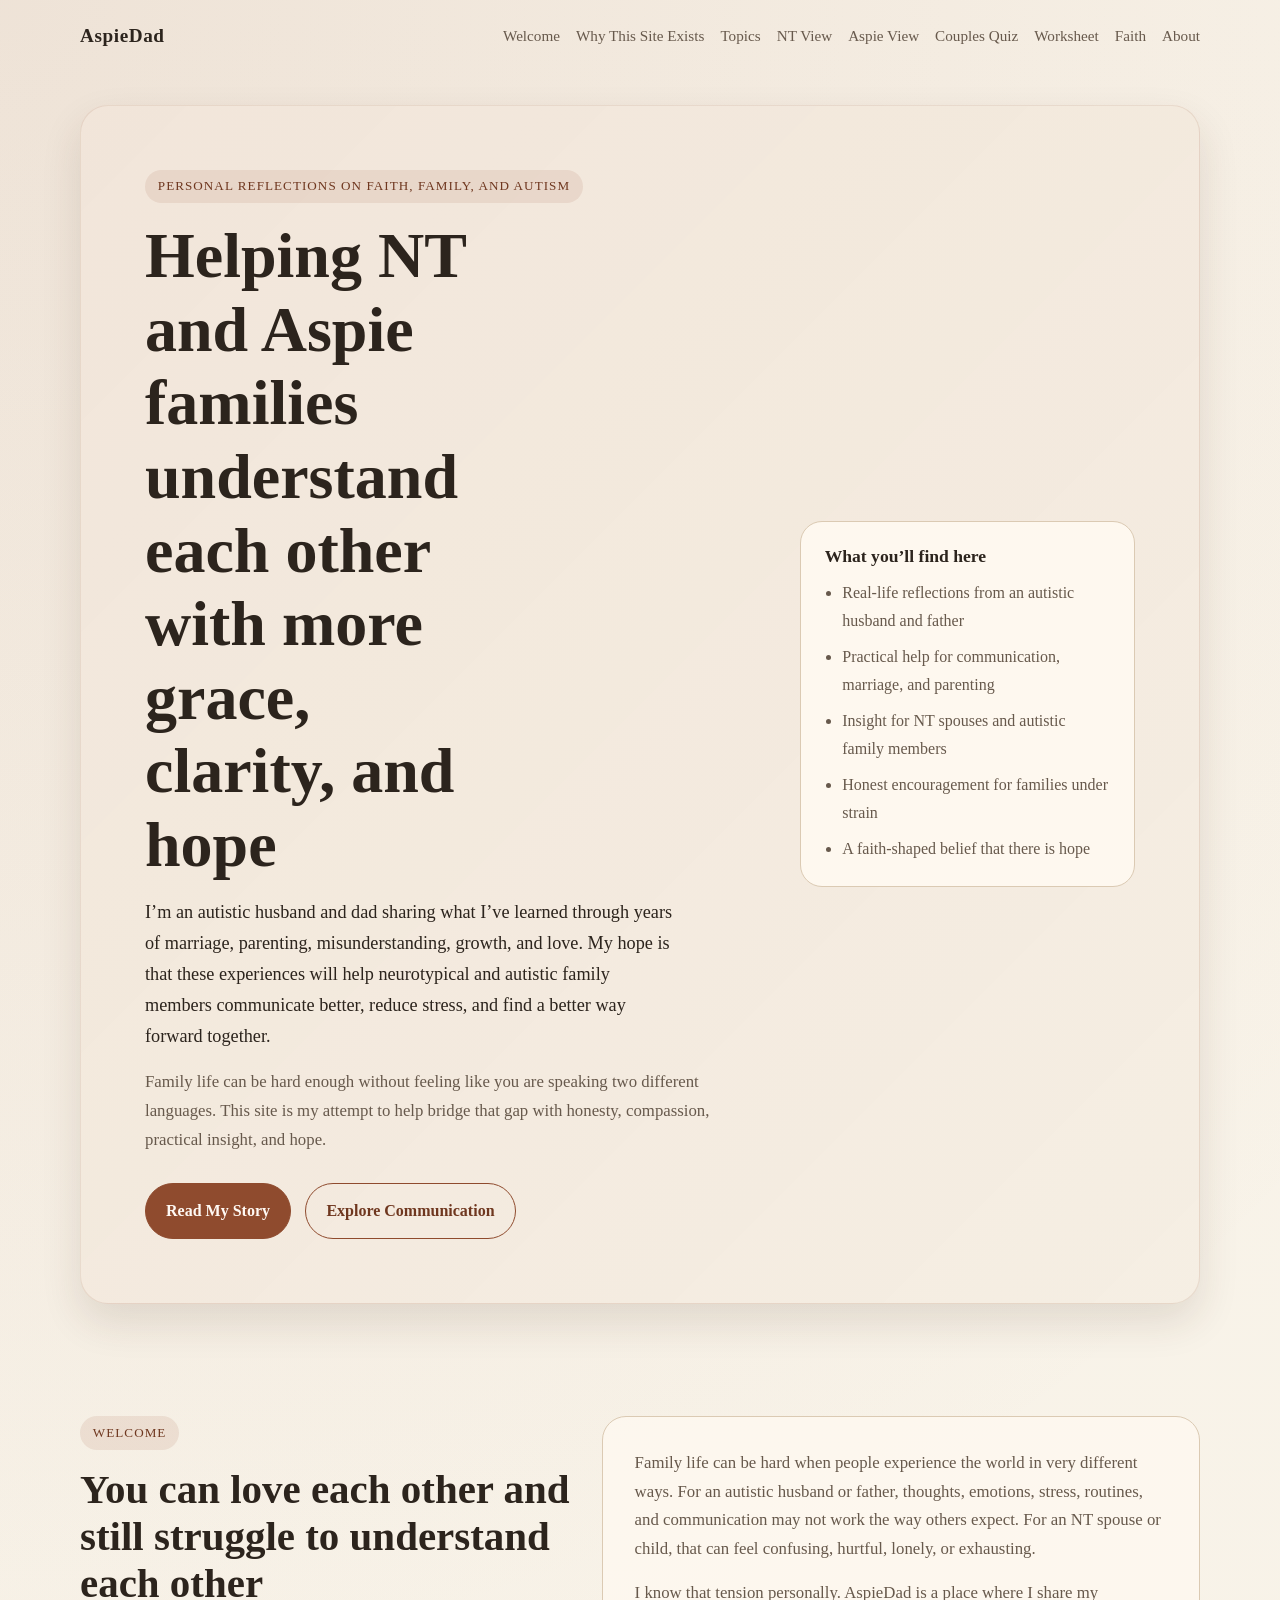
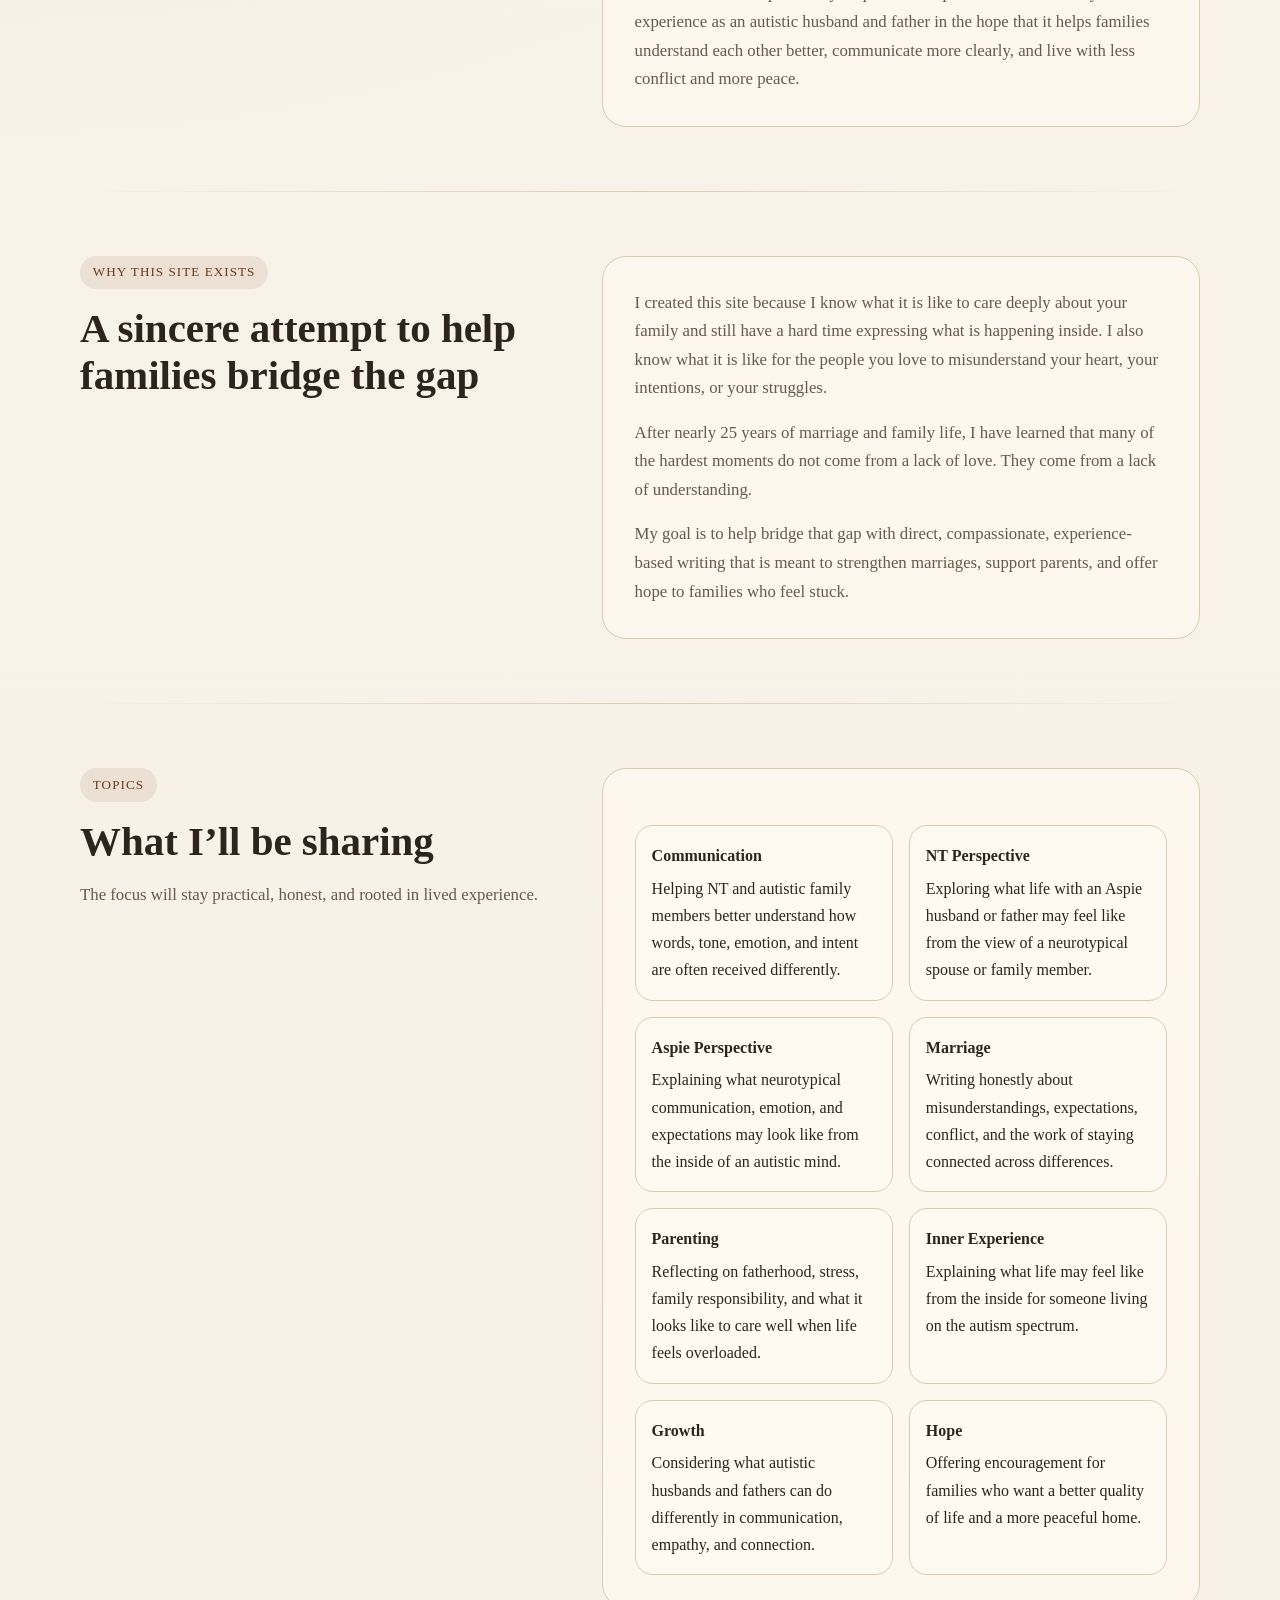
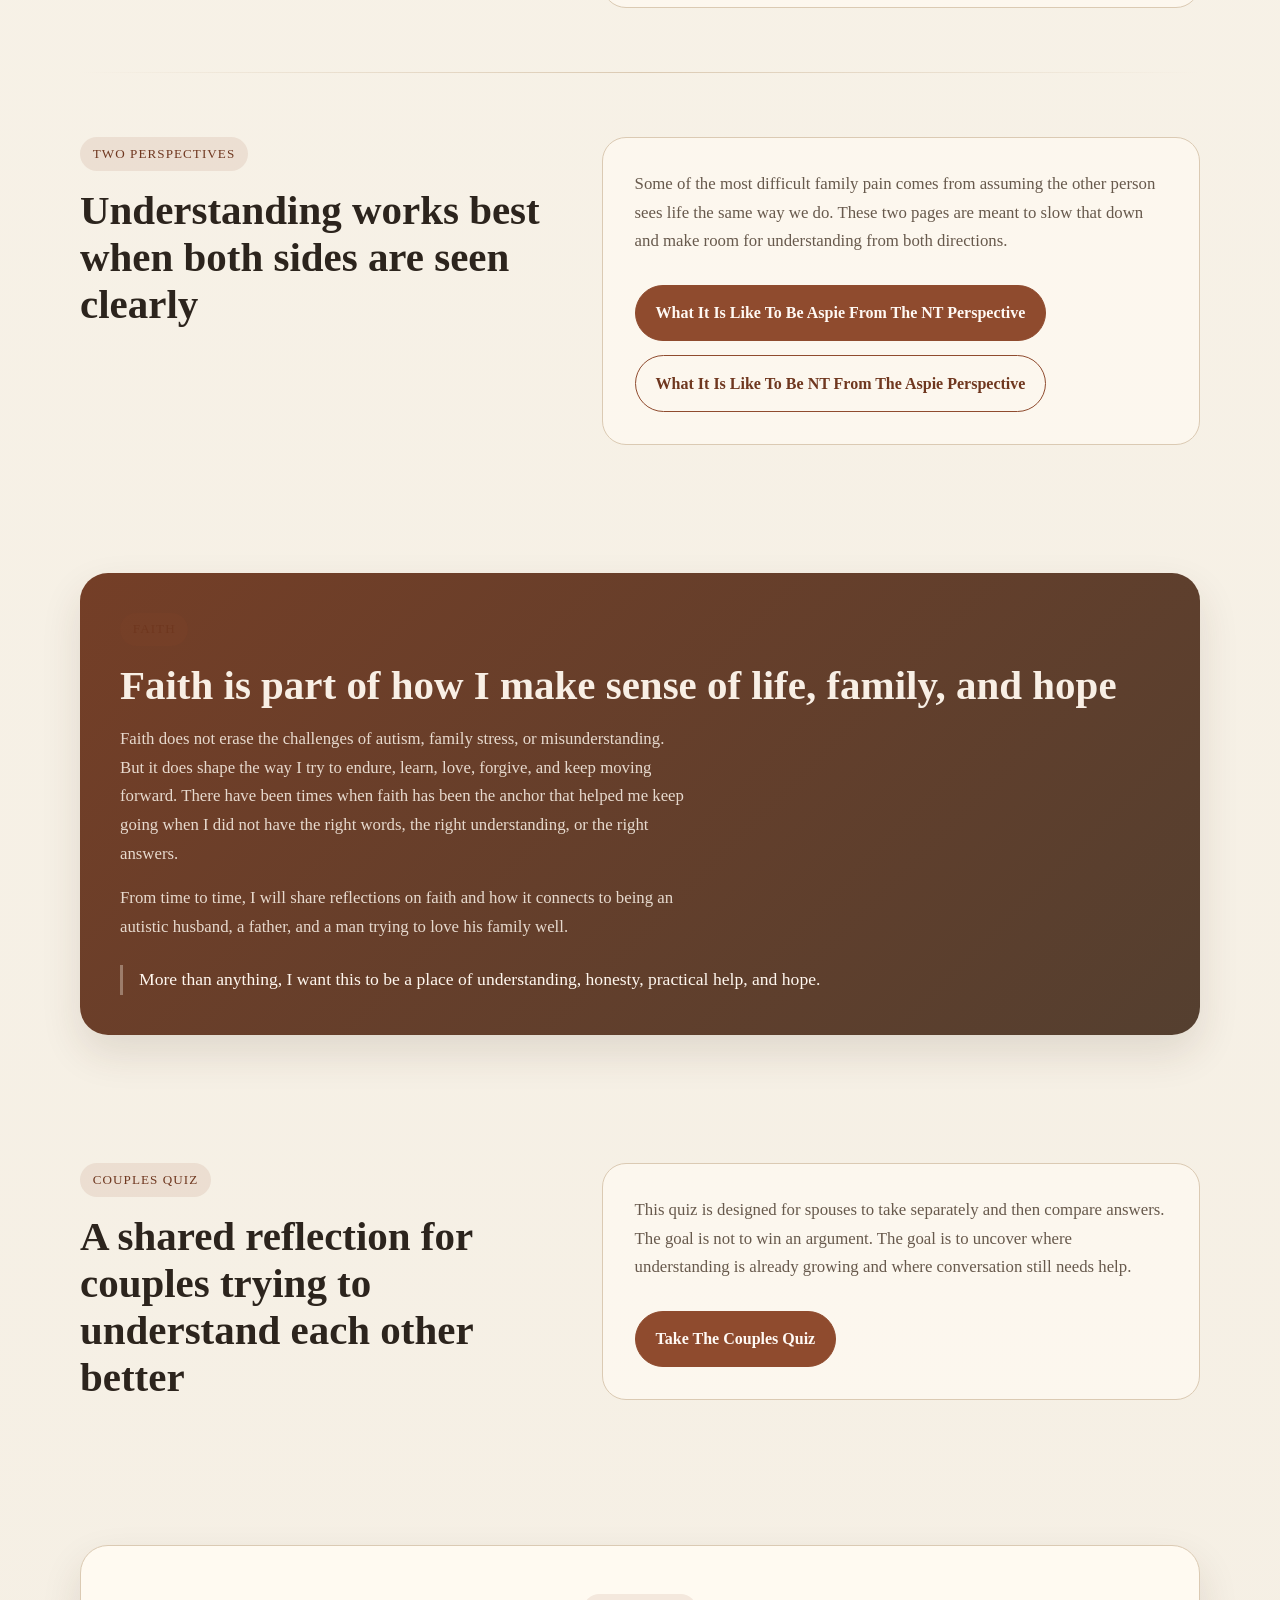
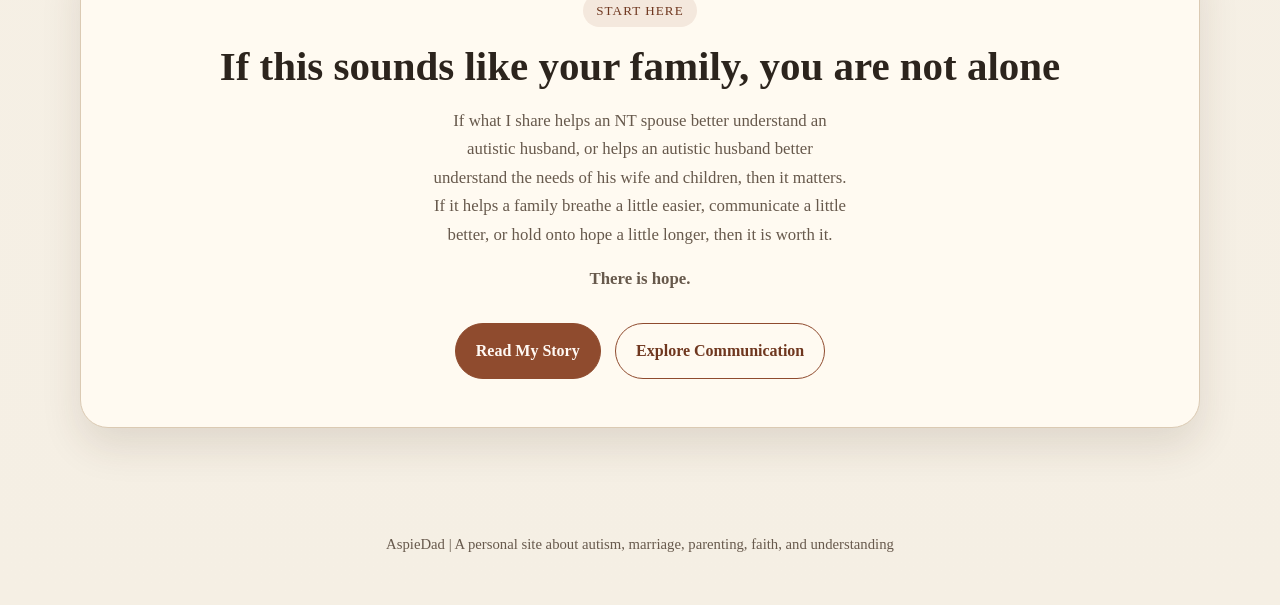
==== index.html @ 63f39173 "Initial AspieDad site" ====
<!DOCTYPE html>
<html lang="en">
<head>
  <meta charset="UTF-8">
  <meta name="viewport" content="width=device-width, initial-scale=1.0">
  <title>AspieDad | Understanding NT and Aspie Family Life</title>
  <link rel="stylesheet" href="styles.css">
</head>
<body>
  <header class="site-shell">
    <div class="topbar">
      <a href="index.html" class="brand">AspieDad</a>
      <nav class="nav" aria-label="Primary">
        <a href="#welcome">Welcome</a>
        <a href="#why">Why This Site Exists</a>
        <a href="#topics">Topics</a>
        <a href="aspie-from-nt.html">NT View</a>
        <a href="nt-from-aspie.html">Aspie View</a>
        <a href="couples-quiz.html">Couples Quiz</a>
        <a href="couples-worksheet.html">Worksheet</a>
        <a href="#faith">Faith</a>
        <a href="about.html">About</a>
      </nav>
    </div>
  </header>

  <section class="hero">
    <div class="site-shell">
      <div class="hero-panel">
        <div class="hero-grid">
          <div class="hero-copy">
            <span class="eyebrow">Personal reflections on faith, family, and autism</span>
            <h1>Helping NT and Aspie families understand each other with more grace, clarity, and hope</h1>
            <p>I’m an autistic husband and dad sharing what I’ve learned through years of marriage, parenting, misunderstanding, growth, and love. My hope is that these experiences will help neurotypical and autistic family members communicate better, reduce stress, and find a better way forward together.</p>
            <p>Family life can be hard enough without feeling like you are speaking two different languages. This site is my attempt to help bridge that gap with honesty, compassion, practical insight, and hope.</p>
            <div class="button-row">
              <a class="button button-primary" href="about.html">Read My Story</a>
              <a class="button button-secondary" href="#topics">Explore Communication</a>
            </div>
          </div>

          <aside class="hero-card" aria-label="Site focus">
            <h3>What you’ll find here</h3>
            <ul>
              <li>Real-life reflections from an autistic husband and father</li>
              <li>Practical help for communication, marriage, and parenting</li>
              <li>Insight for NT spouses and autistic family members</li>
              <li>Honest encouragement for families under strain</li>
              <li>A faith-shaped belief that there is hope</li>
            </ul>
          </aside>
        </div>
      </div>
    </div>
  </section>

  <main class="site-shell">
    <section id="welcome">
      <div class="section-grid">
        <div class="section-intro">
          <span class="eyebrow">Welcome</span>
          <h2>You can love each other and still struggle to understand each other</h2>
        </div>
        <div class="section-box">
          <p>Family life can be hard when people experience the world in very different ways. For an autistic husband or father, thoughts, emotions, stress, routines, and communication may not work the way others expect. For an NT spouse or child, that can feel confusing, hurtful, lonely, or exhausting.</p>
          <p>I know that tension personally. AspieDad is a place where I share my experience as an autistic husband and father in the hope that it helps families understand each other better, communicate more clearly, and live with less conflict and more peace.</p>
        </div>
      </div>
    </section>

    <hr class="soft-divider">

    <section id="why">
      <div class="section-grid">
        <div class="section-intro">
          <span class="eyebrow">Why This Site Exists</span>
          <h2>A sincere attempt to help families bridge the gap</h2>
        </div>
        <div class="section-box">
          <p>I created this site because I know what it is like to care deeply about your family and still have a hard time expressing what is happening inside. I also know what it is like for the people you love to misunderstand your heart, your intentions, or your struggles.</p>
          <p>After nearly 25 years of marriage and family life, I have learned that many of the hardest moments do not come from a lack of love. They come from a lack of understanding.</p>
          <p>My goal is to help bridge that gap with direct, compassionate, experience-based writing that is meant to strengthen marriages, support parents, and offer hope to families who feel stuck.</p>
        </div>
      </div>
    </section>

    <hr class="soft-divider">

    <section id="topics">
      <div class="section-grid">
        <div class="section-intro">
          <span class="eyebrow">Topics</span>
          <h2>What I’ll be sharing</h2>
          <p>The focus will stay practical, honest, and rooted in lived experience.</p>
        </div>
        <div class="section-box">
          <div class="topics">
            <article class="topic">
              <strong>Communication</strong>
              Helping NT and autistic family members better understand how words, tone, emotion, and intent are often received differently.
            </article>
            <article class="topic">
              <strong>NT Perspective</strong>
              Exploring what life with an Aspie husband or father may feel like from the view of a neurotypical spouse or family member.
            </article>
            <article class="topic">
              <strong>Aspie Perspective</strong>
              Explaining what neurotypical communication, emotion, and expectations may look like from the inside of an autistic mind.
            </article>
            <article class="topic">
              <strong>Marriage</strong>
              Writing honestly about misunderstandings, expectations, conflict, and the work of staying connected across differences.
            </article>
            <article class="topic">
              <strong>Parenting</strong>
              Reflecting on fatherhood, stress, family responsibility, and what it looks like to care well when life feels overloaded.
            </article>
            <article class="topic">
              <strong>Inner Experience</strong>
              Explaining what life may feel like from the inside for someone living on the autism spectrum.
            </article>
            <article class="topic">
              <strong>Growth</strong>
              Considering what autistic husbands and fathers can do differently in communication, empathy, and connection.
            </article>
            <article class="topic">
              <strong>Hope</strong>
              Offering encouragement for families who want a better quality of life and a more peaceful home.
            </article>
          </div>
        </div>
      </div>
    </section>

    <hr class="soft-divider">

    <section>
      <div class="section-grid">
        <div class="section-intro">
          <span class="eyebrow">Two Perspectives</span>
          <h2>Understanding works best when both sides are seen clearly</h2>
        </div>
        <div class="section-box">
          <p>Some of the most difficult family pain comes from assuming the other person sees life the same way we do. These two pages are meant to slow that down and make room for understanding from both directions.</p>
          <div class="button-row">
            <a class="button button-primary" href="aspie-from-nt.html">What It Is Like To Be Aspie From The NT Perspective</a>
            <a class="button button-secondary" href="nt-from-aspie.html">What It Is Like To Be NT From The Aspie Perspective</a>
          </div>
        </div>
      </div>
    </section>

    <section id="faith">
      <div class="faith-panel">
        <span class="eyebrow">Faith</span>
        <h2>Faith is part of how I make sense of life, family, and hope</h2>
        <p>Faith does not erase the challenges of autism, family stress, or misunderstanding. But it does shape the way I try to endure, learn, love, forgive, and keep moving forward. There have been times when faith has been the anchor that helped me keep going when I did not have the right words, the right understanding, or the right answers.</p>
        <p>From time to time, I will share reflections on faith and how it connects to being an autistic husband, a father, and a man trying to love his family well.</p>
        <div class="quote">More than anything, I want this to be a place of understanding, honesty, practical help, and hope.</div>
      </div>
    </section>

    <section>
      <div class="section-grid">
        <div class="section-intro">
          <span class="eyebrow">Couples Quiz</span>
          <h2>A shared reflection for couples trying to understand each other better</h2>
        </div>
        <div class="section-box">
          <p>This quiz is designed for spouses to take separately and then compare answers. The goal is not to win an argument. The goal is to uncover where understanding is already growing and where conversation still needs help.</p>
          <div class="button-row">
            <a class="button button-primary" href="couples-quiz.html">Take The Couples Quiz</a>
          </div>
        </div>
      </div>
    </section>

    <section class="closing">
      <div class="closing-panel">
        <span class="eyebrow">Start Here</span>
        <h2>If this sounds like your family, you are not alone</h2>
        <p>If what I share helps an NT spouse better understand an autistic husband, or helps an autistic husband better understand the needs of his wife and children, then it matters. If it helps a family breathe a little easier, communicate a little better, or hold onto hope a little longer, then it is worth it.</p>
        <p><strong>There is hope.</strong></p>
        <div class="button-row" style="justify-content:center;">
          <a class="button button-primary" href="about.html">Read My Story</a>
          <a class="button button-secondary" href="#topics">Explore Communication</a>
        </div>
      </div>
    </section>
  </main>

  <footer class="site-shell">
    AspieDad | A personal site about autism, marriage, parenting, faith, and understanding
  </footer>
</body>
</html>
---- styles.css ----
:root {
  --bg: #f5efe4;
  --paper: #fffaf1;
  --ink: #2c241d;
  --muted: #67594c;
  --accent: #8f4b2e;
  --accent-dark: #6f371f;
  --line: #dbcab3;
  --hero: linear-gradient(135deg, rgba(143, 75, 46, 0.12), rgba(132, 107, 66, 0.08));
  --shadow: 0 18px 40px rgba(64, 43, 28, 0.12);
}

* {
  box-sizing: border-box;
}

html {
  scroll-behavior: smooth;
}

body {
  margin: 0;
  font-family: Georgia, "Times New Roman", serif;
  color: var(--ink);
  background:
    radial-gradient(circle at top left, rgba(143, 75, 46, 0.1), transparent 32%),
    linear-gradient(180deg, #f9f4ea 0%, var(--bg) 100%);
  line-height: 1.7;
}

a {
  color: inherit;
  text-decoration: none;
}

.site-shell {
  width: min(1120px, calc(100% - 2rem));
  margin: 0 auto;
}

.topbar {
  display: flex;
  justify-content: space-between;
  align-items: center;
  padding: 1.25rem 0;
  gap: 1rem;
}

.brand {
  font-size: 1.2rem;
  font-weight: 700;
  letter-spacing: 0.03em;
}

.nav {
  display: flex;
  flex-wrap: wrap;
  gap: 1rem;
  color: var(--muted);
  font-size: 0.95rem;
}

.hero {
  padding: 2rem 0 3rem;
}

.hero-panel {
  background: var(--hero), var(--paper);
  border: 1px solid rgba(143, 75, 46, 0.12);
  border-radius: 28px;
  box-shadow: var(--shadow);
  overflow: hidden;
}

.hero-grid {
  display: grid;
  grid-template-columns: 1.3fr 0.7fr;
  gap: 2rem;
  padding: 4rem;
}

.eyebrow {
  display: inline-block;
  margin-bottom: 1rem;
  padding: 0.35rem 0.8rem;
  border-radius: 999px;
  background: rgba(143, 75, 46, 0.1);
  color: var(--accent-dark);
  font-size: 0.82rem;
  letter-spacing: 0.08em;
  text-transform: uppercase;
}

h1,
h2,
h3 {
  line-height: 1.15;
  margin: 0 0 1rem;
  font-weight: 700;
}

h1 {
  font-size: clamp(2.5rem, 5vw, 4.8rem);
  max-width: 11ch;
}

h2 {
  font-size: clamp(1.8rem, 3.2vw, 2.8rem);
}

p {
  margin: 0 0 1rem;
  color: var(--muted);
  font-size: 1.05rem;
}

.hero-copy p:first-of-type {
  font-size: 1.14rem;
  color: var(--ink);
  max-width: 58ch;
}

.button-row {
  display: flex;
  flex-wrap: wrap;
  gap: 0.9rem;
  margin-top: 1.8rem;
}

.button {
  display: inline-flex;
  align-items: center;
  justify-content: center;
  min-height: 48px;
  padding: 0.85rem 1.25rem;
  border-radius: 999px;
  border: 1px solid var(--accent);
  font-weight: 700;
  transition: transform 0.2s ease, background-color 0.2s ease;
}

.button:hover {
  transform: translateY(-1px);
}

.button-primary {
  background: var(--accent);
  color: #fff9f4;
}

.button-secondary {
  background: transparent;
  color: var(--accent-dark);
}

.hero-card {
  align-self: center;
  background: rgba(255, 250, 241, 0.9);
  border: 1px solid var(--line);
  border-radius: 22px;
  padding: 1.5rem;
}

.hero-card h3 {
  font-size: 1.1rem;
  margin-bottom: 0.8rem;
}

.hero-card ul {
  margin: 0;
  padding-left: 1.1rem;
  color: var(--muted);
}

.hero-card li + li {
  margin-top: 0.6rem;
}

main section {
  padding: 4rem 0;
}

.section-grid {
  display: grid;
  grid-template-columns: minmax(0, 0.9fr) minmax(0, 1.1fr);
  gap: 2rem;
  align-items: start;
}

.section-intro {
  position: sticky;
  top: 1rem;
}

.section-box {
  background: rgba(255, 250, 241, 0.72);
  border: 1px solid var(--line);
  border-radius: 24px;
  padding: 2rem;
}

.soft-divider {
  height: 1px;
  background: linear-gradient(90deg, transparent, var(--line), transparent);
  margin: 0;
  border: 0;
}

.topics {
  display: grid;
  grid-template-columns: repeat(2, minmax(0, 1fr));
  gap: 1rem;
  margin-top: 1.5rem;
}

.topic {
  background: var(--paper);
  border: 1px solid var(--line);
  border-radius: 18px;
  padding: 1rem;
}

.topic strong {
  display: block;
  margin-bottom: 0.35rem;
  color: var(--ink);
}

.faith-panel {
  background: linear-gradient(135deg, rgba(111, 55, 31, 0.96), rgba(78, 56, 40, 0.96));
  color: #f8efe5;
  border-radius: 28px;
  padding: 2.5rem;
  box-shadow: var(--shadow);
}

.faith-panel p {
  color: rgba(248, 239, 229, 0.88);
  max-width: 68ch;
}

.quote {
  margin-top: 1.5rem;
  padding-left: 1rem;
  border-left: 3px solid rgba(248, 239, 229, 0.35);
  font-size: 1.1rem;
  color: #fff7ef;
}

.closing {
  text-align: center;
  padding-bottom: 5rem;
}

.closing-panel {
  background: var(--paper);
  border: 1px solid var(--line);
  border-radius: 28px;
  padding: 3rem 1.5rem;
  box-shadow: var(--shadow);
}

.closing-panel p {
  max-width: 50ch;
  margin-left: auto;
  margin-right: auto;
}

.page-hero {
  padding: 2rem 0 1rem;
}

.page-hero .hero-panel {
  padding: 3rem;
}

.prose {
  max-width: 72ch;
}

.prose p {
  font-size: 1.08rem;
}

.story-block {
  background: rgba(255, 250, 241, 0.75);
  border: 1px solid var(--line);
  border-radius: 24px;
  padding: 2rem;
  box-shadow: var(--shadow);
}

.perspective-grid {
  display: grid;
  grid-template-columns: repeat(2, minmax(0, 1fr));
  gap: 1rem;
  margin-top: 1.5rem;
}

.perspective-card {
  background: var(--paper);
  border: 1px solid var(--line);
  border-radius: 20px;
  padding: 1.25rem;
}

.perspective-card h3 {
  font-size: 1.1rem;
}

.perspective-card p:last-child,
.section-box p:last-child,
.story-block p:last-child,
.faith-panel p:last-child,
.hero-card ul:last-child {
  margin-bottom: 0;
}

.quiz-panel {
  background: rgba(255, 250, 241, 0.82);
  border: 1px solid var(--line);
  border-radius: 28px;
  padding: 2rem;
  box-shadow: var(--shadow);
}

.quiz-note {
  max-width: 68ch;
}

.quiz-list {
  display: grid;
  gap: 1rem;
  margin-top: 1.5rem;
}

.quiz-question {
  background: var(--paper);
  border: 1px solid var(--line);
  border-radius: 18px;
  padding: 1rem;
}

.quiz-question.is-correct {
  border-color: #8aa57a;
}

.quiz-question.is-incorrect {
  border-color: #b9755e;
}

.quiz-question legend {
  font-weight: 700;
  margin-bottom: 0.8rem;
}

.quiz-options {
  display: grid;
  gap: 0.55rem;
}

.quiz-options label {
  display: flex;
  gap: 0.6rem;
  align-items: flex-start;
  color: var(--muted);
}

.quiz-actions {
  display: flex;
  flex-wrap: wrap;
  gap: 0.9rem;
  margin-top: 1.5rem;
}

.quiz-result {
  margin-top: 1.5rem;
  padding: 1rem 1.25rem;
  border-radius: 18px;
  border: 1px solid var(--line);
  background: #fffdf8;
}

.quiz-result strong {
  color: var(--ink);
}

.quiz-feedback {
  margin-top: 0.85rem;
  padding-top: 0.85rem;
  border-top: 1px solid var(--line);
  color: var(--muted);
  font-size: 0.98rem;
}

.worksheet-list {
  display: grid;
  gap: 1rem;
  margin-top: 1.5rem;
}

.worksheet-item {
  background: var(--paper);
  border: 1px solid var(--line);
  border-radius: 18px;
  padding: 1rem;
}

.worksheet-lines {
  margin-top: 0.9rem;
}

.worksheet-line {
  display: block;
  height: 1.4rem;
  border-bottom: 1px solid #cdbba2;
  margin-bottom: 0.7rem;
}

.print-actions {
  display: flex;
  justify-content: center;
  margin-top: 1.5rem;
}

@media print {
  body {
    background: #ffffff;
  }

  .topbar,
  .print-actions,
  .button-row,
  footer {
    display: none;
  }

  .hero-panel,
  .story-block,
  .worksheet-item,
  .quiz-panel,
  .closing-panel,
  .faith-panel,
  .section-box {
    box-shadow: none;
    background: #ffffff;
  }

  main section,
  .page-hero {
    padding: 1rem 0;
  }
}

footer {
  padding: 1.5rem 0 3rem;
  color: var(--muted);
  font-size: 0.92rem;
  text-align: center;
}

@media (max-width: 860px) {
  .hero-grid,
  .section-grid,
  .topics,
  .perspective-grid {
    grid-template-columns: 1fr;
  }

  .hero-grid,
  .faith-panel,
  .section-box,
  .page-hero .hero-panel,
  .story-block {
    padding: 1.5rem;
  }

  .section-intro {
    position: static;
  }

  h1 {
    max-width: 100%;
  }
}
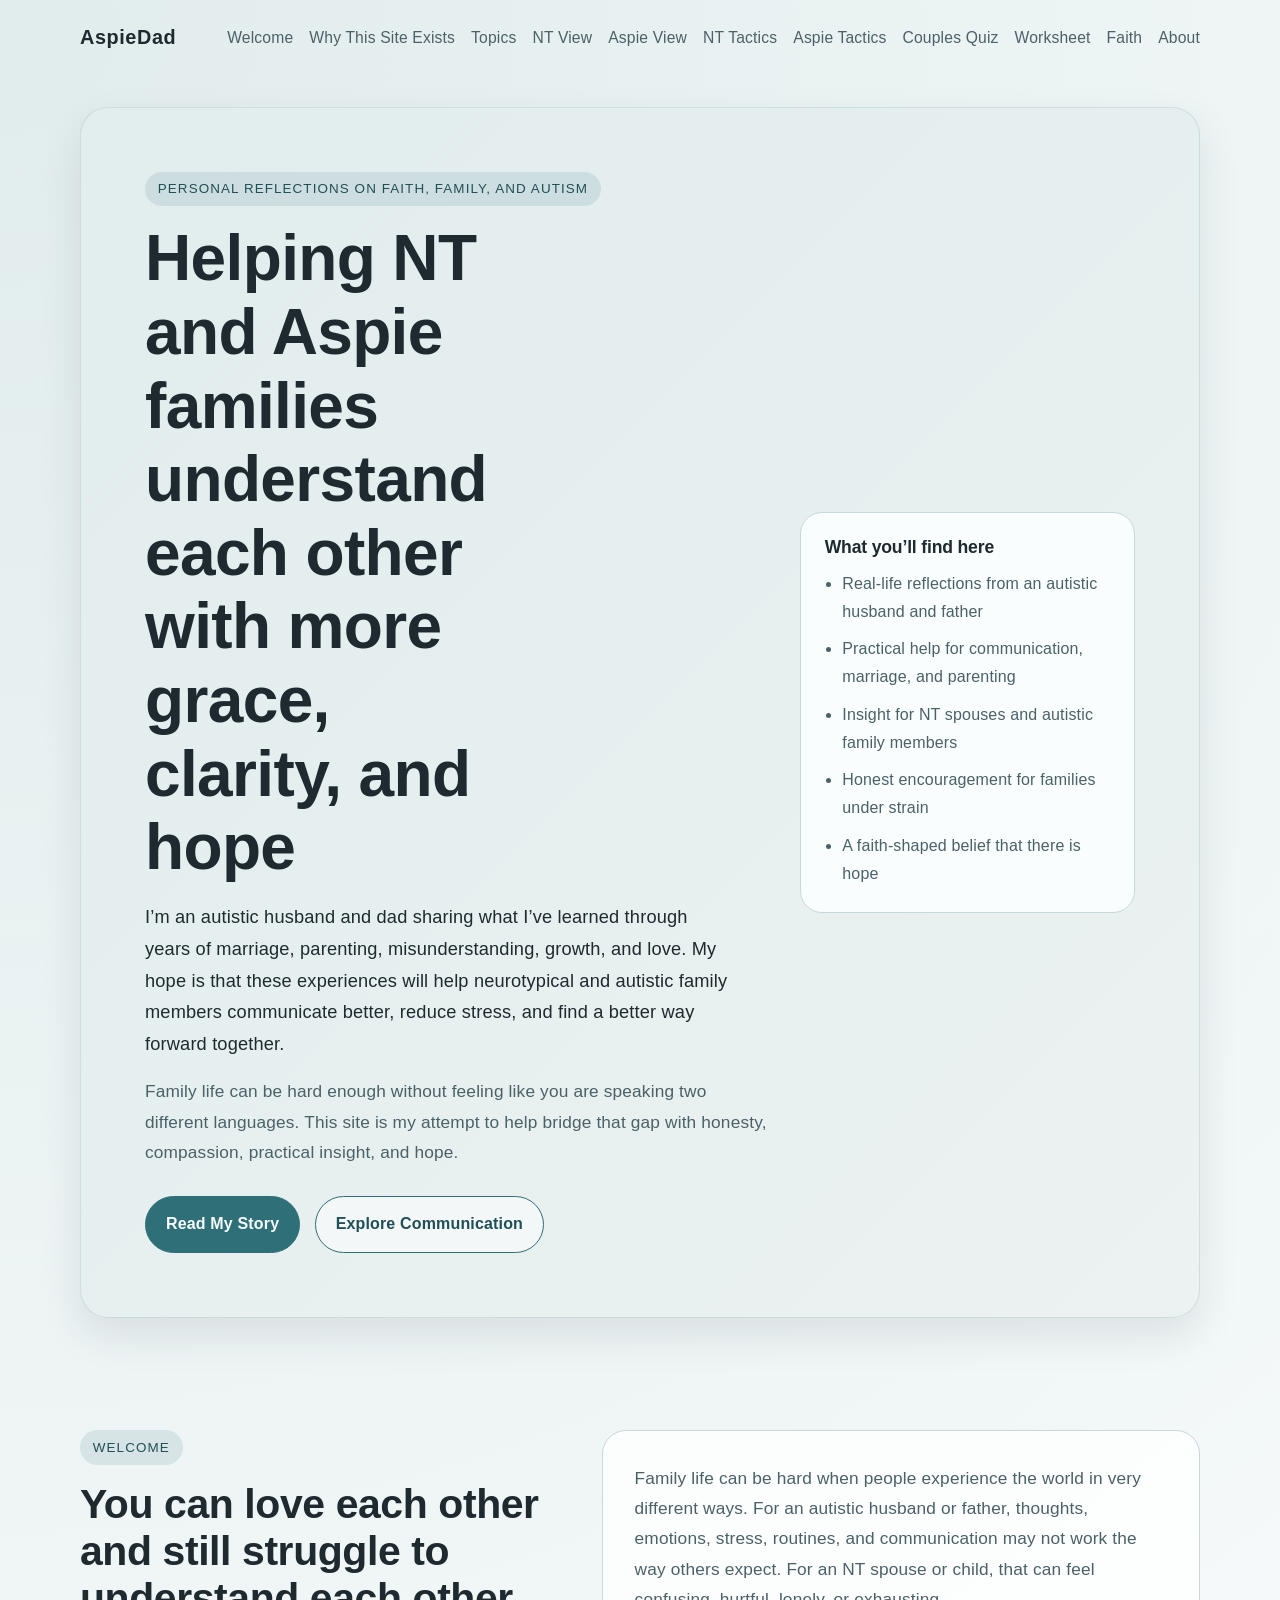
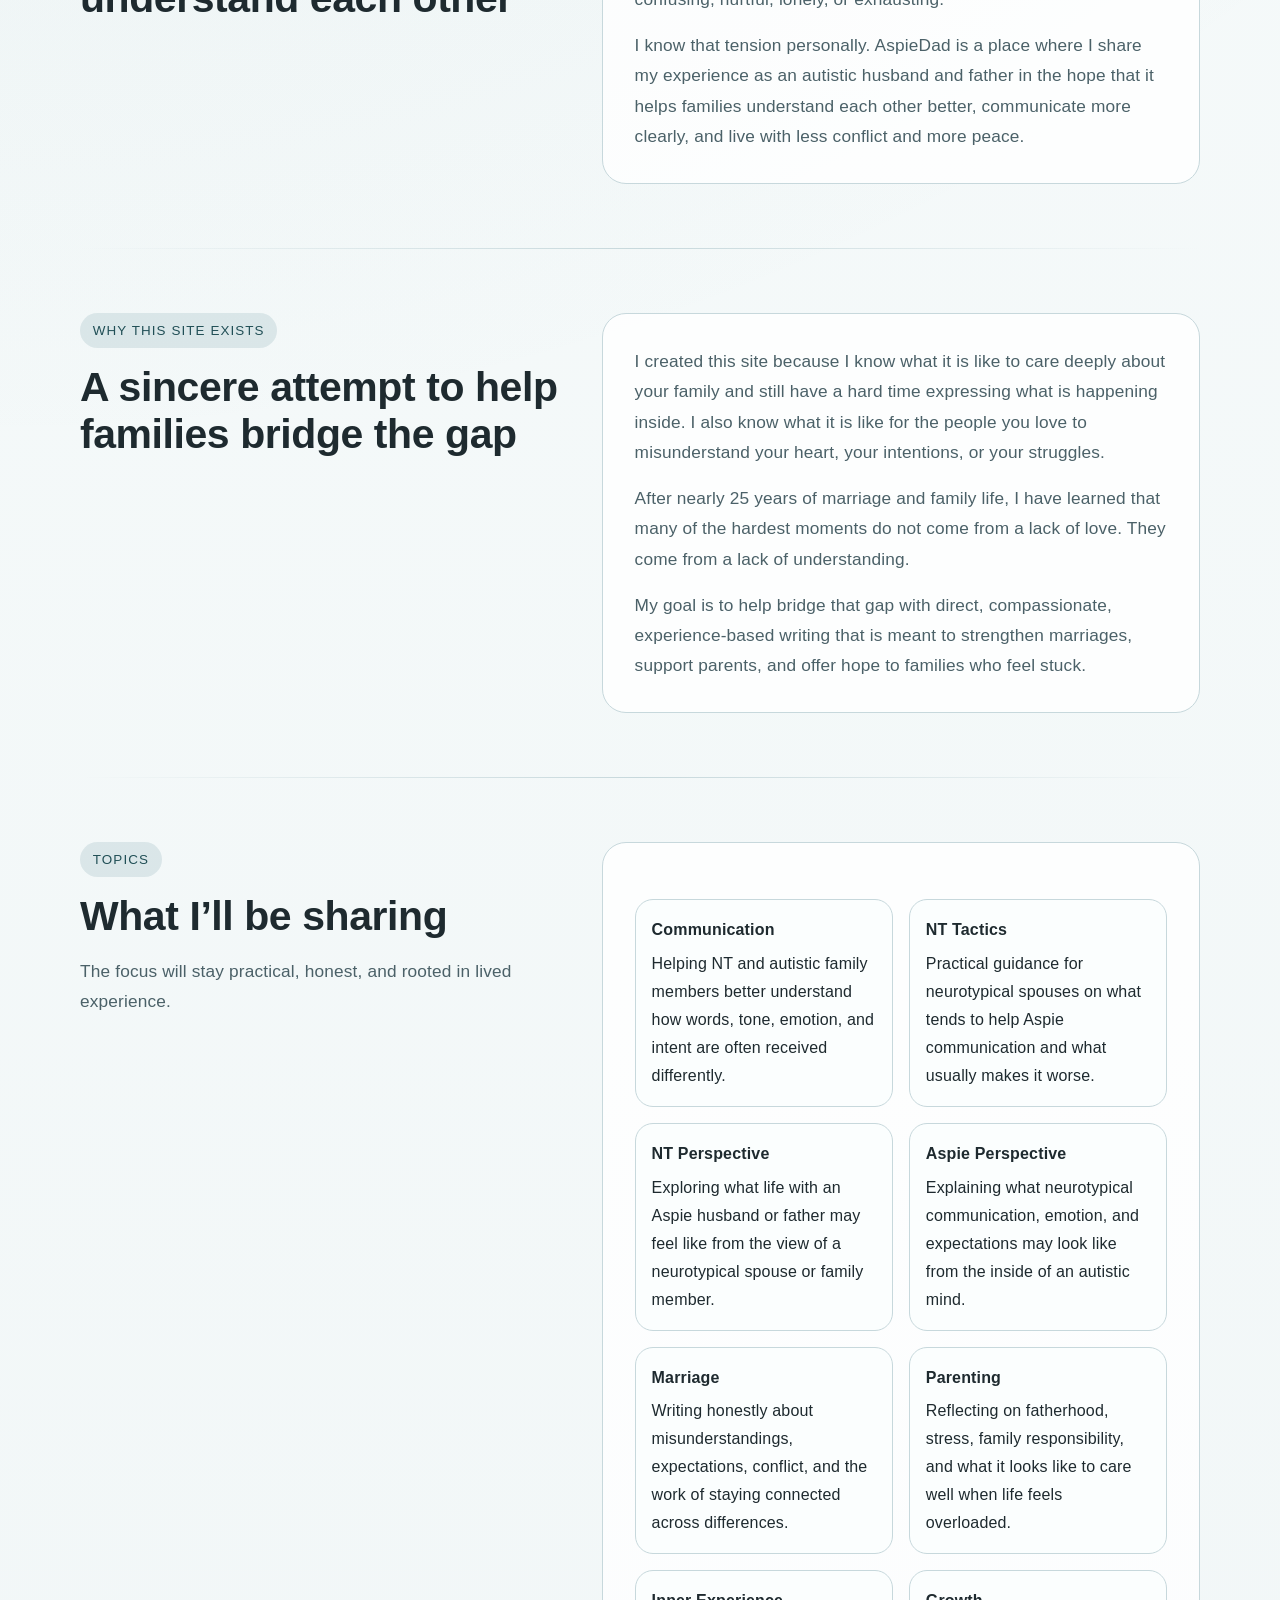
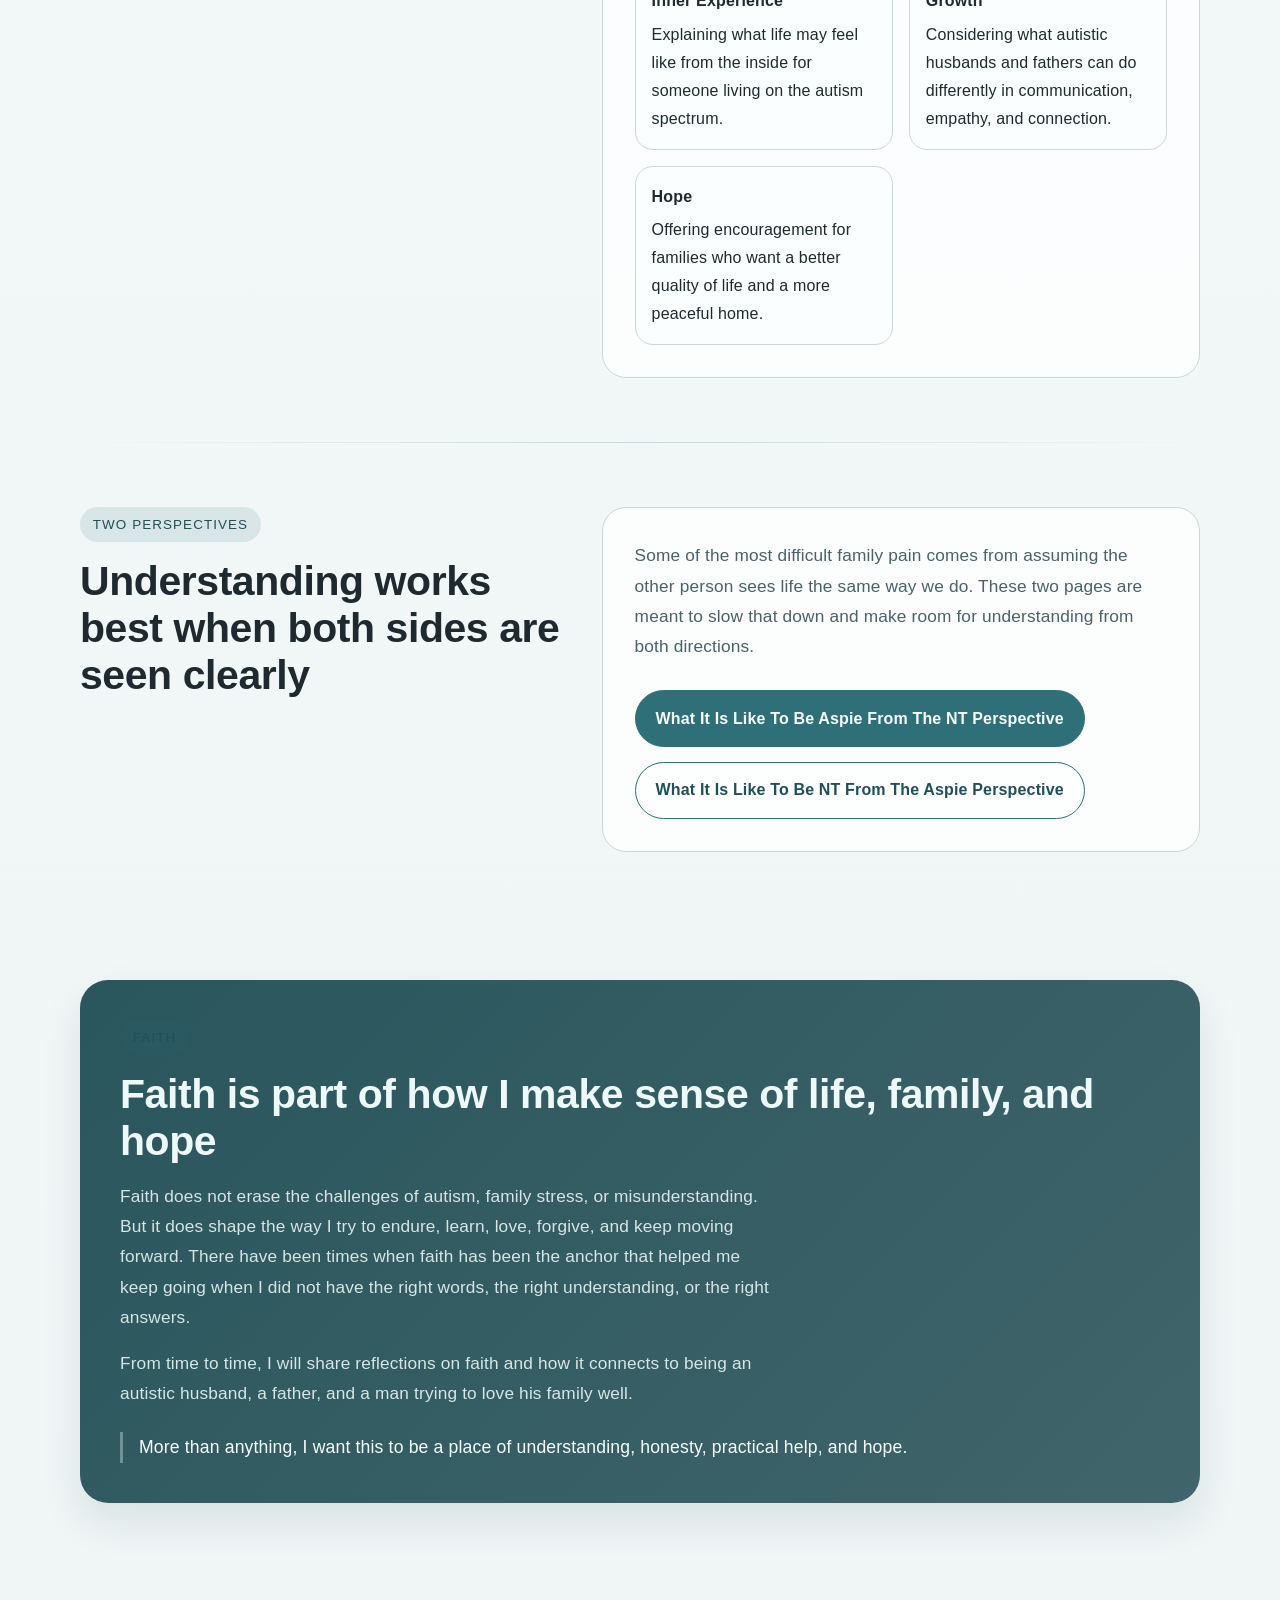
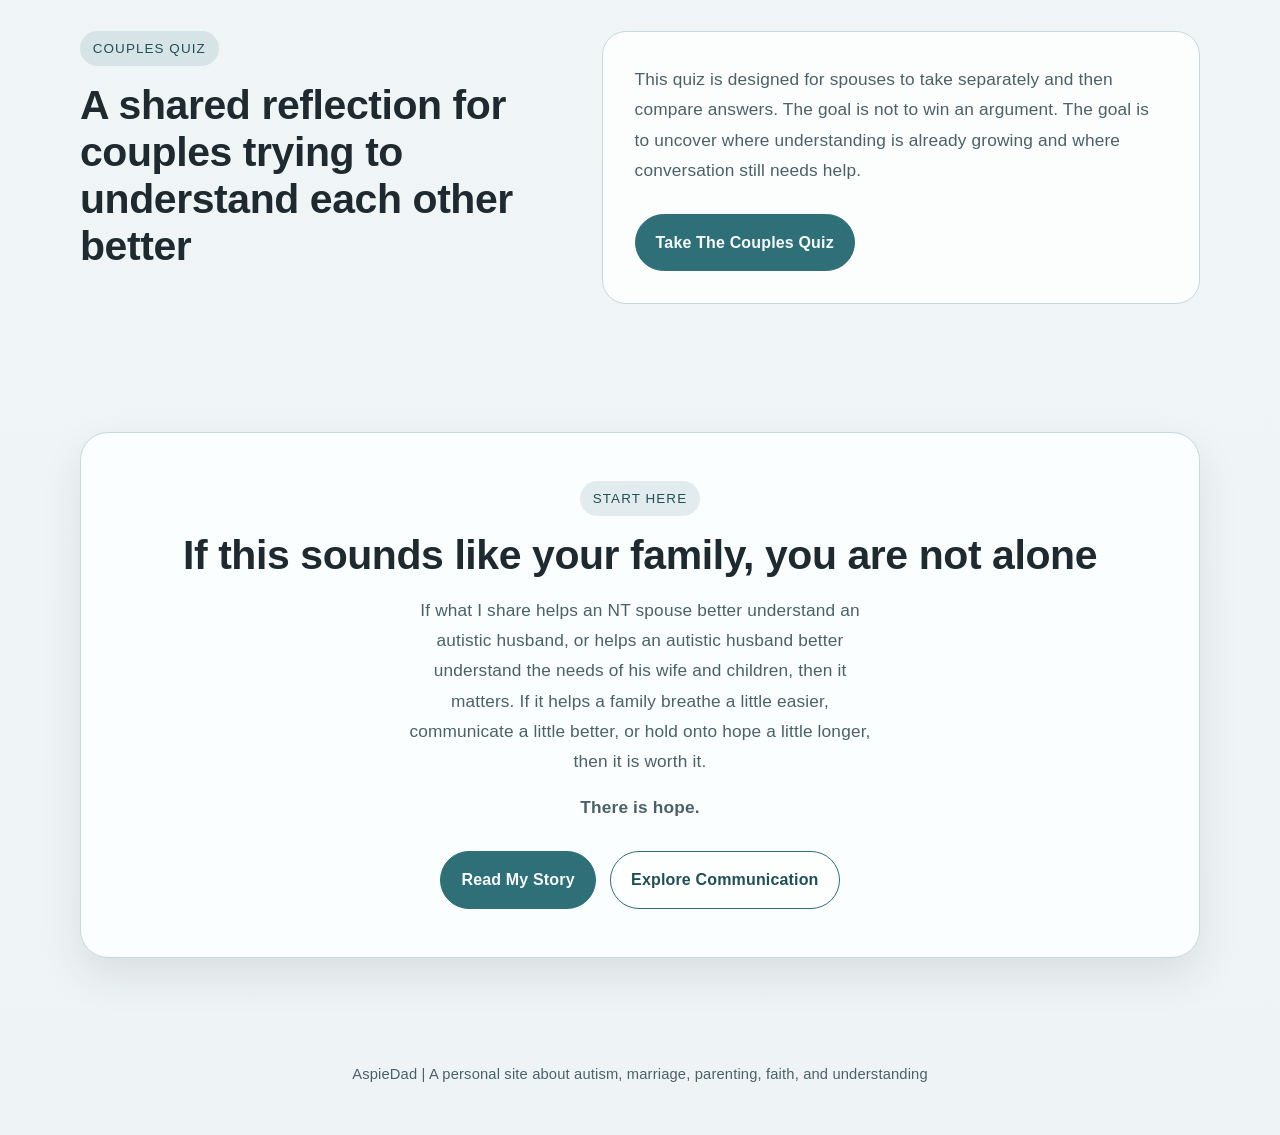
==== commit 2aedc66e: "Add practical communication tactics pages" ====
--- a/index.html
+++ b/index.html
@@ -16,6 +16,8 @@
         <a href="#topics">Topics</a>
         <a href="aspie-from-nt.html">NT View</a>
         <a href="nt-from-aspie.html">Aspie View</a>
+        <a href="effective-nt-tactics.html">NT Tactics</a>
+        <a href="effective-aspie-tactics.html">Aspie Tactics</a>
         <a href="couples-quiz.html">Couples Quiz</a>
         <a href="couples-worksheet.html">Worksheet</a>
         <a href="#faith">Faith</a>
@@ -100,6 +102,10 @@
               Helping NT and autistic family members better understand how words, tone, emotion, and intent are often received differently.
             </article>
             <article class="topic">
+              <strong>NT Tactics</strong>
+              Practical guidance for neurotypical spouses on what tends to help Aspie communication and what usually makes it worse.
+            </article>
+            <article class="topic">
               <strong>NT Perspective</strong>
               Exploring what life with an Aspie husband or father may feel like from the view of a neurotypical spouse or family member.
             </article>
--- a/styles.css
+++ b/styles.css
@@ -1,13 +1,16 @@
 :root {
-  --bg: #f5efe4;
-  --paper: #fffaf1;
-  --ink: #2c241d;
-  --muted: #67594c;
-  --accent: #8f4b2e;
-  --accent-dark: #6f371f;
-  --line: #dbcab3;
-  --hero: linear-gradient(135deg, rgba(143, 75, 46, 0.12), rgba(132, 107, 66, 0.08));
-  --shadow: 0 18px 40px rgba(64, 43, 28, 0.12);
+  --bg: #eef4f5;
+  --paper: #fbfefe;
+  --ink: #1e2a2f;
+  --muted: #4b6168;
+  --accent: #2f6f78;
+  --accent-dark: #214f56;
+  --line: #c7d8dc;
+  --hero: linear-gradient(135deg, rgba(47, 111, 120, 0.12), rgba(125, 155, 146, 0.12));
+  --shadow: 0 18px 40px rgba(27, 51, 56, 0.1);
+  --surface-tint: rgba(255, 255, 255, 0.82);
+  --success: #6d8f62;
+  --warning: #a86b5b;
 }
 
 * {
@@ -20,12 +23,13 @@
 
 body {
   margin: 0;
-  font-family: Georgia, "Times New Roman", serif;
+  font-family: "Atkinson Hyperlegible", "Aptos", "Segoe UI", "Trebuchet MS", Verdana, sans-serif;
   color: var(--ink);
   background:
-    radial-gradient(circle at top left, rgba(143, 75, 46, 0.1), transparent 32%),
-    linear-gradient(180deg, #f9f4ea 0%, var(--bg) 100%);
-  line-height: 1.7;
+    radial-gradient(circle at top left, rgba(47, 111, 120, 0.11), transparent 34%),
+    linear-gradient(180deg, #f7fbfb 0%, var(--bg) 100%);
+  line-height: 1.75;
+  letter-spacing: 0.01em;
 }
 
 a {
@@ -47,7 +51,7 @@
 }
 
 .brand {
-  font-size: 1.2rem;
+  font-size: 1.24rem;
   font-weight: 700;
   letter-spacing: 0.03em;
 }
@@ -57,7 +61,7 @@
   flex-wrap: wrap;
   gap: 1rem;
   color: var(--muted);
-  font-size: 0.95rem;
+  font-size: 0.98rem;
 }
 
 .hero {
@@ -66,7 +70,7 @@
 
 .hero-panel {
   background: var(--hero), var(--paper);
-  border: 1px solid rgba(143, 75, 46, 0.12);
+  border: 1px solid rgba(47, 111, 120, 0.14);
   border-radius: 28px;
   box-shadow: var(--shadow);
   overflow: hidden;
@@ -84,9 +88,9 @@
   margin-bottom: 1rem;
   padding: 0.35rem 0.8rem;
   border-radius: 999px;
-  background: rgba(143, 75, 46, 0.1);
+  background: rgba(47, 111, 120, 0.12);
   color: var(--accent-dark);
-  font-size: 0.82rem;
+  font-size: 0.84rem;
   letter-spacing: 0.08em;
   text-transform: uppercase;
 }
@@ -97,6 +101,7 @@
   line-height: 1.15;
   margin: 0 0 1rem;
   font-weight: 700;
+  letter-spacing: -0.01em;
 }
 
 h1 {
@@ -111,7 +116,7 @@
 p {
   margin: 0 0 1rem;
   color: var(--muted);
-  font-size: 1.05rem;
+  font-size: 1.08rem;
 }
 
 .hero-copy p:first-of-type {
@@ -136,7 +141,7 @@
   border-radius: 999px;
   border: 1px solid var(--accent);
   font-weight: 700;
-  transition: transform 0.2s ease, background-color 0.2s ease;
+  transition: transform 0.2s ease, background-color 0.2s ease, border-color 0.2s ease;
 }
 
 .button:hover {
@@ -145,17 +150,17 @@
 
 .button-primary {
   background: var(--accent);
-  color: #fff9f4;
+  color: #f7fcfd;
 }
 
 .button-secondary {
-  background: transparent;
+  background: rgba(255, 255, 255, 0.5);
   color: var(--accent-dark);
 }
 
 .hero-card {
   align-self: center;
-  background: rgba(255, 250, 241, 0.9);
+  background: rgba(251, 254, 254, 0.92);
   border: 1px solid var(--line);
   border-radius: 22px;
   padding: 1.5rem;
@@ -193,7 +198,7 @@
 }
 
 .section-box {
-  background: rgba(255, 250, 241, 0.72);
+  background: var(--surface-tint);
   border: 1px solid var(--line);
   border-radius: 24px;
   padding: 2rem;
@@ -227,24 +232,24 @@
 }
 
 .faith-panel {
-  background: linear-gradient(135deg, rgba(111, 55, 31, 0.96), rgba(78, 56, 40, 0.96));
-  color: #f8efe5;
+  background: linear-gradient(135deg, rgba(33, 79, 86, 0.96), rgba(57, 95, 101, 0.96));
+  color: #eef8f8;
   border-radius: 28px;
   padding: 2.5rem;
   box-shadow: var(--shadow);
 }
 
 .faith-panel p {
-  color: rgba(248, 239, 229, 0.88);
+  color: rgba(238, 248, 248, 0.88);
   max-width: 68ch;
 }
 
 .quote {
   margin-top: 1.5rem;
   padding-left: 1rem;
-  border-left: 3px solid rgba(248, 239, 229, 0.35);
+  border-left: 3px solid rgba(238, 248, 248, 0.35);
   font-size: 1.1rem;
-  color: #fff7ef;
+  color: #f5fdfd;
 }
 
 .closing {
@@ -279,11 +284,11 @@
 }
 
 .prose p {
-  font-size: 1.08rem;
+  font-size: 1.1rem;
 }
 
 .story-block {
-  background: rgba(255, 250, 241, 0.75);
+  background: var(--surface-tint);
   border: 1px solid var(--line);
   border-radius: 24px;
   padding: 2rem;
@@ -317,7 +322,7 @@
 }
 
 .quiz-panel {
-  background: rgba(255, 250, 241, 0.82);
+  background: var(--surface-tint);
   border: 1px solid var(--line);
   border-radius: 28px;
   padding: 2rem;
@@ -342,11 +347,11 @@
 }
 
 .quiz-question.is-correct {
-  border-color: #8aa57a;
+  border-color: var(--success);
 }
 
 .quiz-question.is-incorrect {
-  border-color: #b9755e;
+  border-color: var(--warning);
 }
 
 .quiz-question legend {
@@ -378,7 +383,7 @@
   padding: 1rem 1.25rem;
   border-radius: 18px;
   border: 1px solid var(--line);
-  background: #fffdf8;
+  background: #f9fdfd;
 }
 
 .quiz-result strong {
@@ -413,7 +418,7 @@
 .worksheet-line {
   display: block;
   height: 1.4rem;
-  border-bottom: 1px solid #cdbba2;
+  border-bottom: 1px solid #bfd1d5;
   margin-bottom: 0.7rem;
 }
 
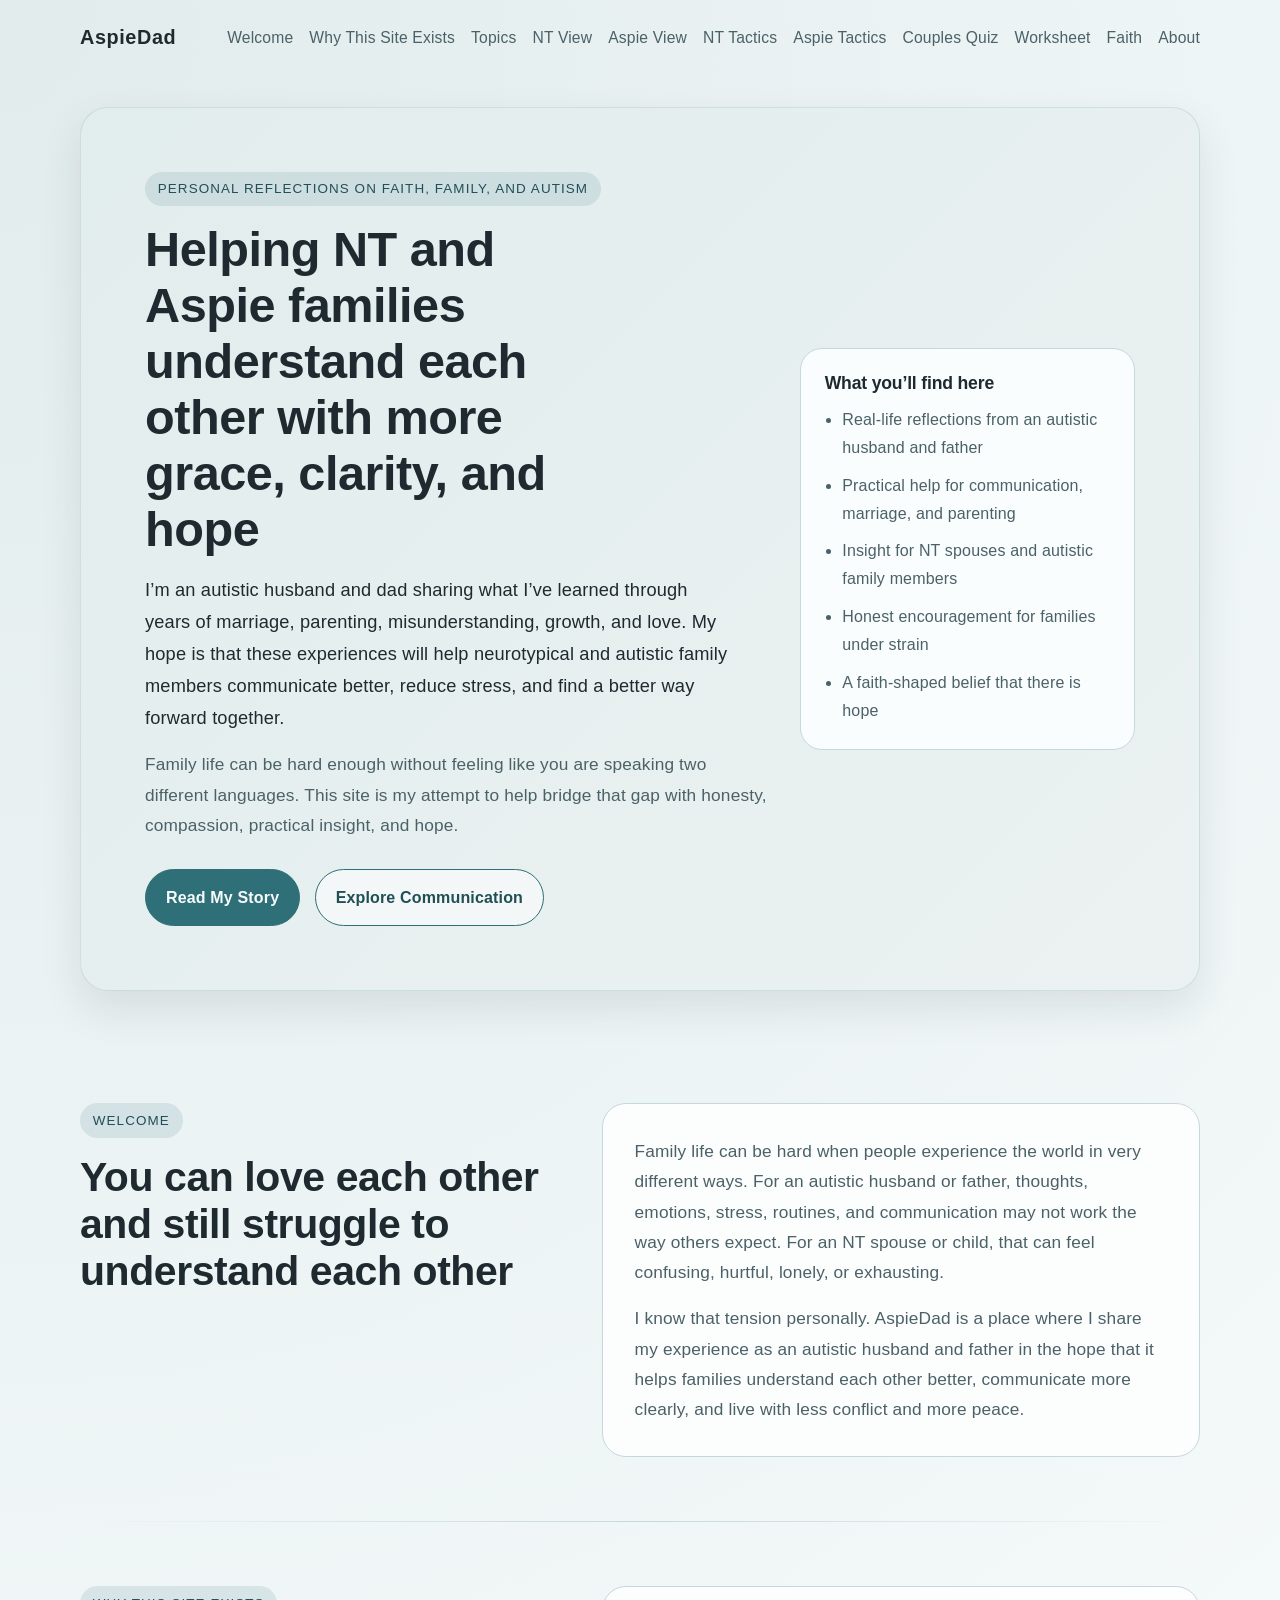
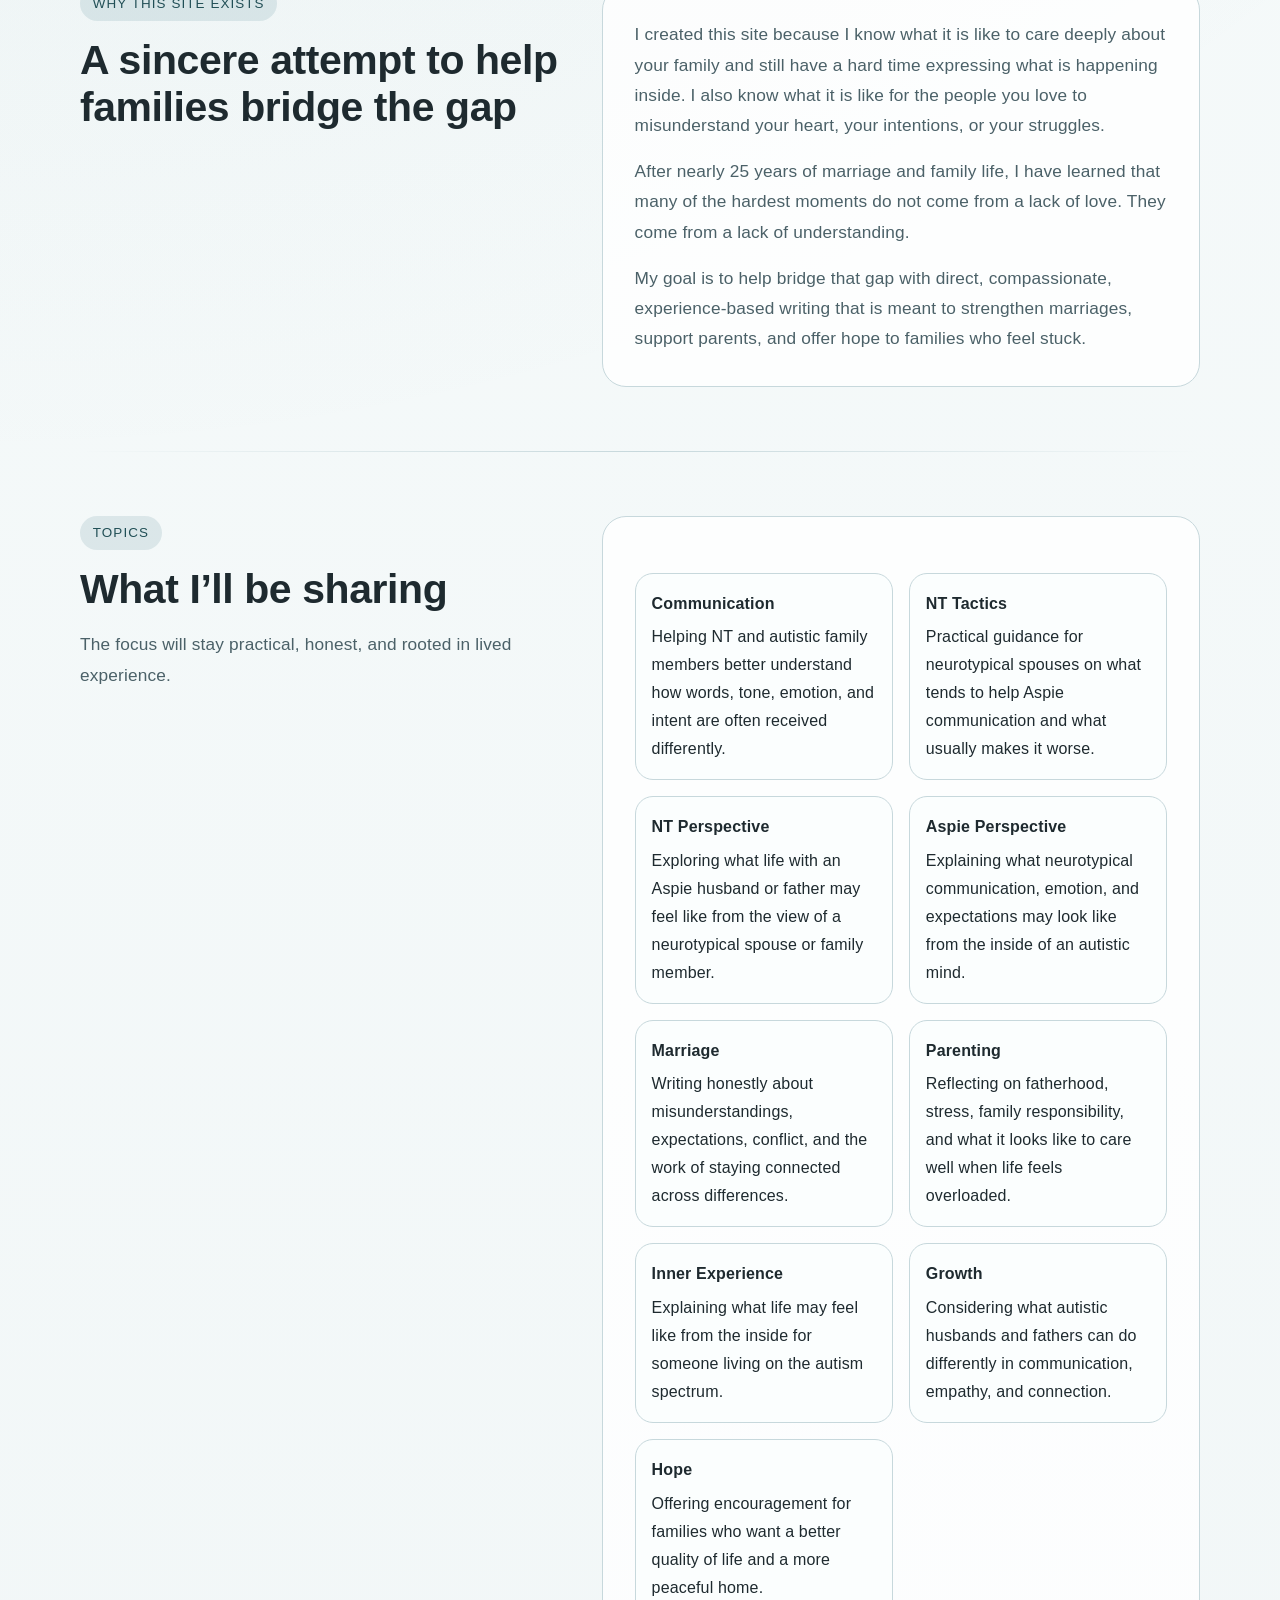
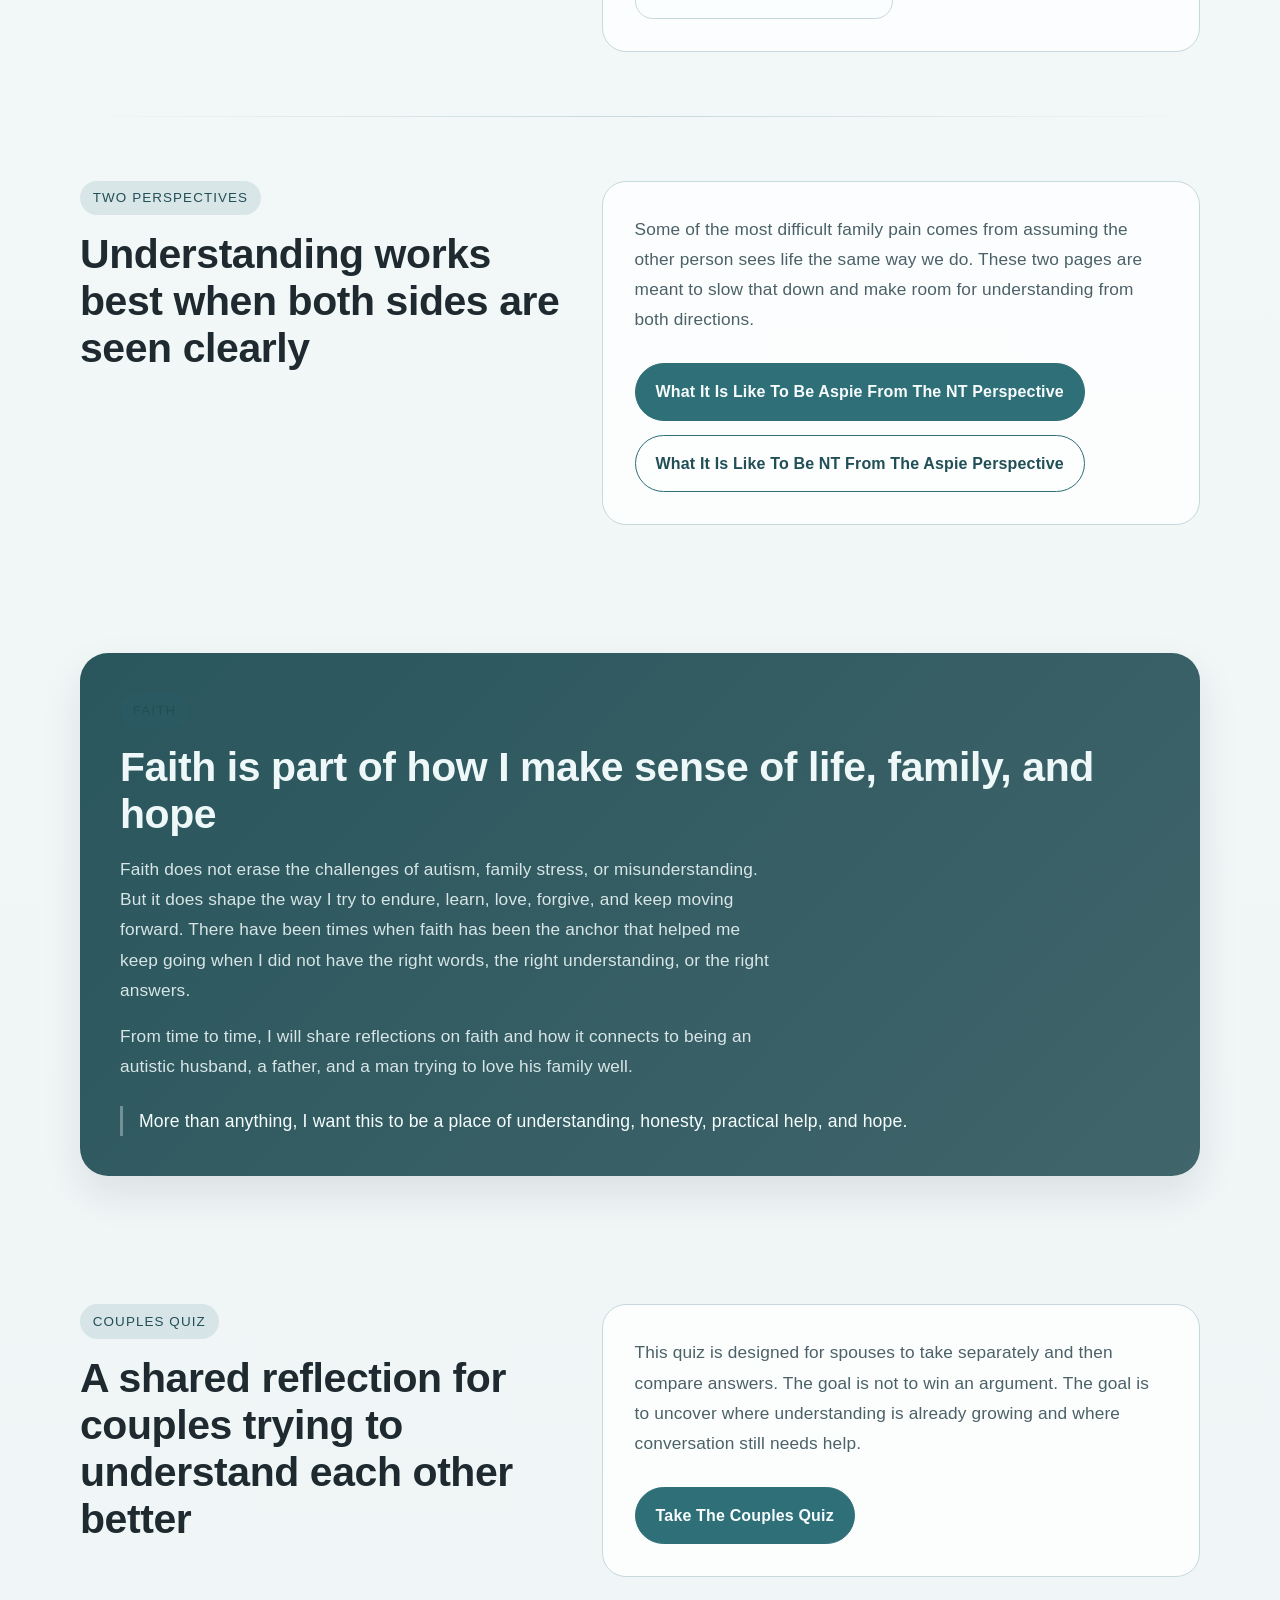
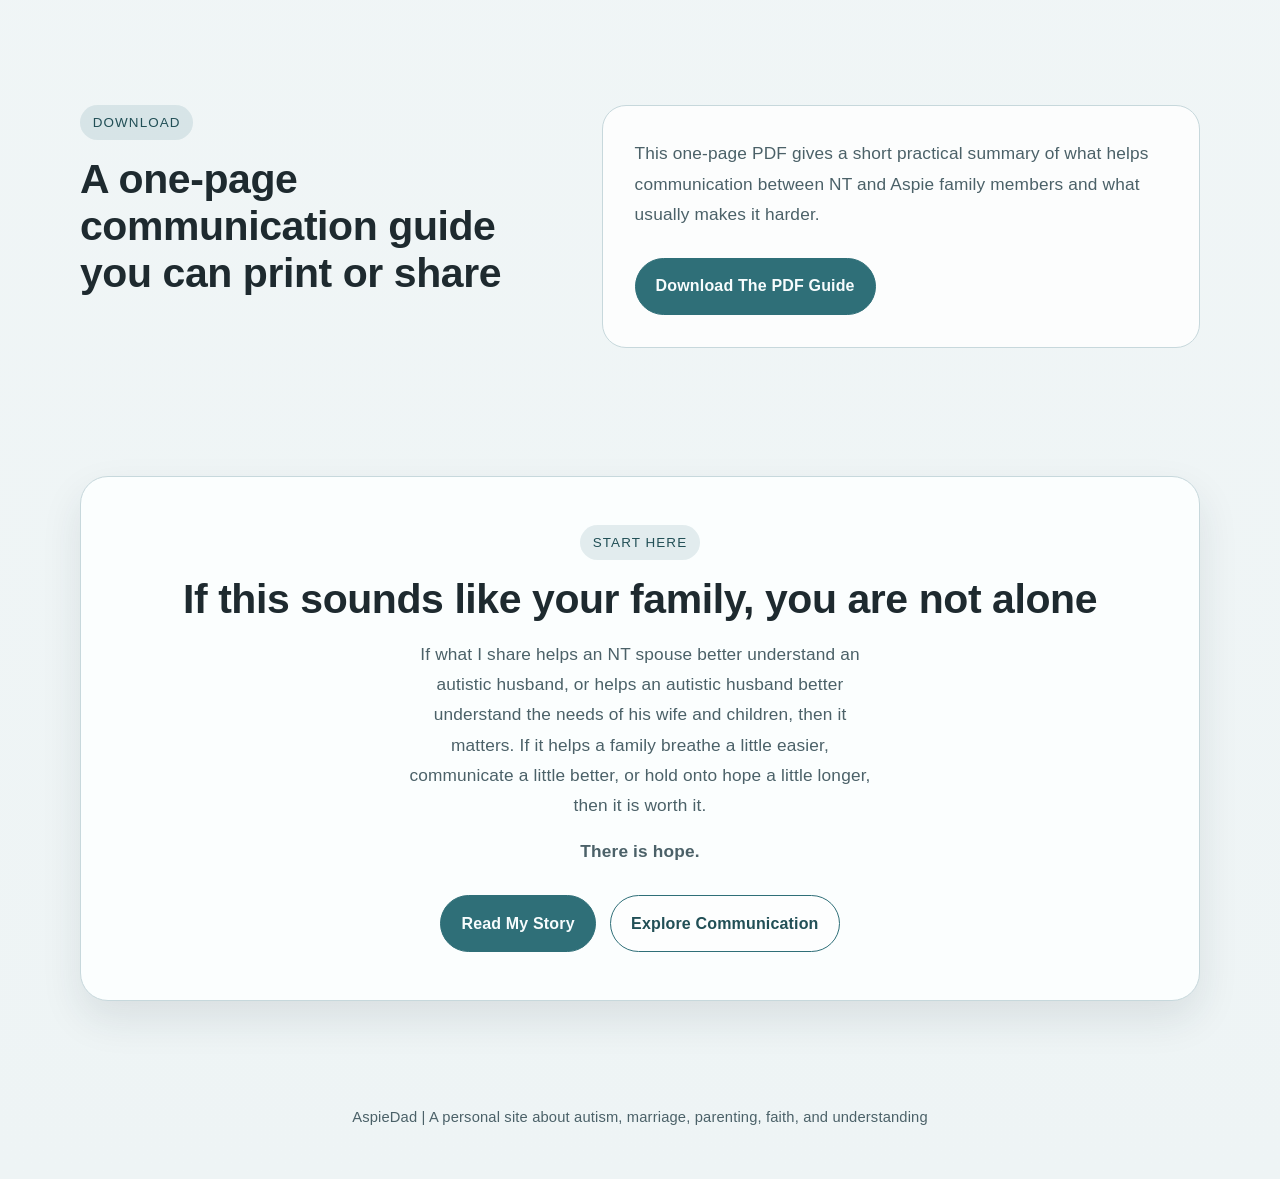
==== commit f7a049a2: "Add downloadable communication guide" ====
--- a/index.html
+++ b/index.html
@@ -181,6 +181,21 @@
       </div>
     </section>
 
+    <section>
+      <div class="section-grid">
+        <div class="section-intro">
+          <span class="eyebrow">Download</span>
+          <h2>A one-page communication guide you can print or share</h2>
+        </div>
+        <div class="section-box">
+          <p>This one-page PDF gives a short practical summary of what helps communication between NT and Aspie family members and what usually makes it harder.</p>
+          <div class="button-row">
+            <a class="button button-primary" href="AspieDad-Communication-Guide.pdf" download>Download The PDF Guide</a>
+          </div>
+        </div>
+      </div>
+    </section>
+
     <section class="closing">
       <div class="closing-panel">
         <span class="eyebrow">Start Here</span>
--- a/styles.css
+++ b/styles.css
@@ -105,8 +105,8 @@
 }
 
 h1 {
-  font-size: clamp(2.5rem, 5vw, 4.8rem);
-  max-width: 11ch;
+  font-size: clamp(2rem, 3.8vw, 3.4rem);
+  max-width: 15ch;
 }
 
 h2 {
@@ -276,7 +276,12 @@
 }
 
 .page-hero .hero-panel {
-  padding: 3rem;
+  padding: 2.25rem;
+}
+
+.page-hero h1 {
+  font-size: clamp(1.8rem, 3.1vw, 2.8rem);
+  max-width: 22ch;
 }
 
 .prose {
